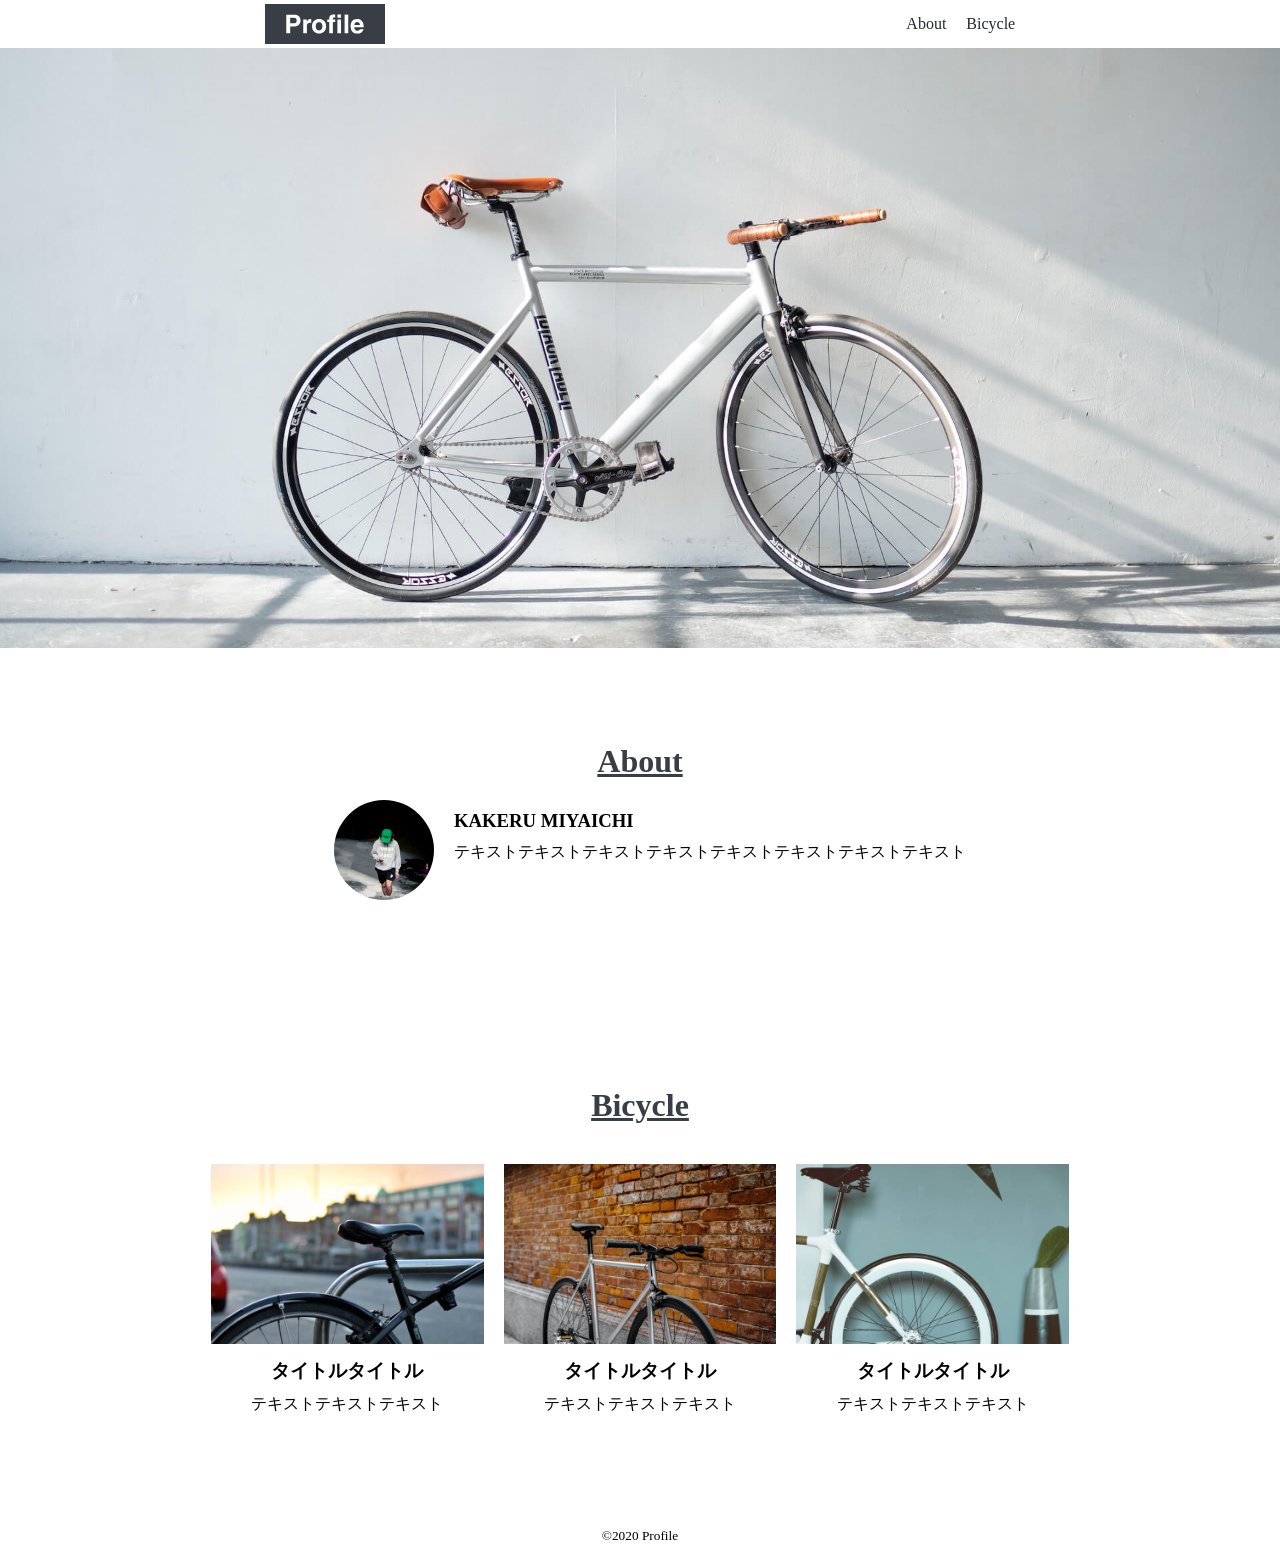
==== code-jump/test1/index.html @ 82c30777 "疲れた" ====
<!doctype html>
<html>
  <head>
    <meta name="viewport" content="width=device-width" />
    <meta charset="utf-8" />
    <link rel="icon" href="./img/favicon.ico" />
    <link rel="stylesheet" href="./index.css" />
    <title>自転車</title>
  </head>
  <body>
    <header>
      <a class="logo" href="/">
        <img src="./img/logo.svg" alt="Profile logo" />
      </a>
      <nav>
        <ul>
          <li><a href="#about">About</a></li>
          <li><a href="#bicycle">Bicycle</a></li>
        </ul>
      </nav>
    </header>
    <main>
      <div class="mainvisual">
        <img src="./img/mainvisual.jpg" alt="自転車の画像" />
      </div>
      <section class="about" id="about">
        <div class="inner">
          <h2>About</h2>
          <div class="about-content">
            <figure>
              <img
                src="./img/about.jpg"
                alt="KAKERU MIYAICHIのプロフィール写真"
              />
            </figure>
            <div>
              <h3>KAKERU MIYAICHI</h3>
              <p>
                テキストテキストテキストテキストテキストテキストテキストテキスト
              </p>
            </div>
          </div>
        </div>
      </section>
      <section id="bicycle">
        <div class="inner">
          <h2>Bicycle</h2>
          <div class="bicycle-content">
            <article>
              <img src="./img/bicycle1.jpg" alt="自転車の画像" />
              <h3>タイトルタイトル</h3>
              <p>テキストテキストテキスト</p>
            </article>
            <article>
              <img src="./img/bicycle2.jpg" alt="自転車の画像" />
              <h3>タイトルタイトル</h3>
              <p>テキストテキストテキスト</p>
            </article>
            <article>
              <img src="./img/bicycle3.jpg" alt="自転車の画像" />
              <h3>タイトルタイトル</h3>
              <p>テキストテキストテキスト</p>
            </article>
          </div>
        </div>
      </section>
    </main>
    <footer>
      <small>&copy;2020 Profile</small>
    </footer>
  </body>
</html>
---- code-jump/test1/index.css ----
* {
  padding: 0;
  margin: 0;
  box-sizing: border-box;
}

header {
  display: flex;
  justify-content: space-around;
  align-items: center;
  padding: 4px;
}

.logo {
  width: 120px;
  height: 40px;
}

.logo img {
  width: 100%;
  height: 100%;
}

header nav ul {
  list-style: none;
  display: flex;
  gap: 20px;
}

a {
  text-decoration: none;
  color: #24292e;
}

main {
  width: 100%;
}

.mainvisual img {
  object-fit: cover;
  width: 100%;
  max-width: 1920px;
  height: 600px;
}

section {
  padding: 40px 0;
}

h2 {
  font-size: 2rem;
  text-align: center;
  text-decoration: underline #383e45;
  color: #383e45;
  margin-bottom: 20px;
}

.inner {
  max-width: 960px;
  margin: 0 auto;
  padding: 4%;
}

figure {
  text-align: center;
}

figure img {
  width: 100px;
  height: 100px;
  border-radius: 50%;
  margin: 0 20px;
}

h3 {
  padding: 10px 0;
}

article {
  padding: 20px 0;
  text-align: center;
}

article img {
  width: 100%;
}

footer {
  text-align: center;
}

@media screen and (min-width: 600px) {
  .about-content {
    display: flex;
    justify-content: center;
  }

  .bicycle-content {
    display: flex;
    justify-content: center;
    gap: 20px;
  }
}
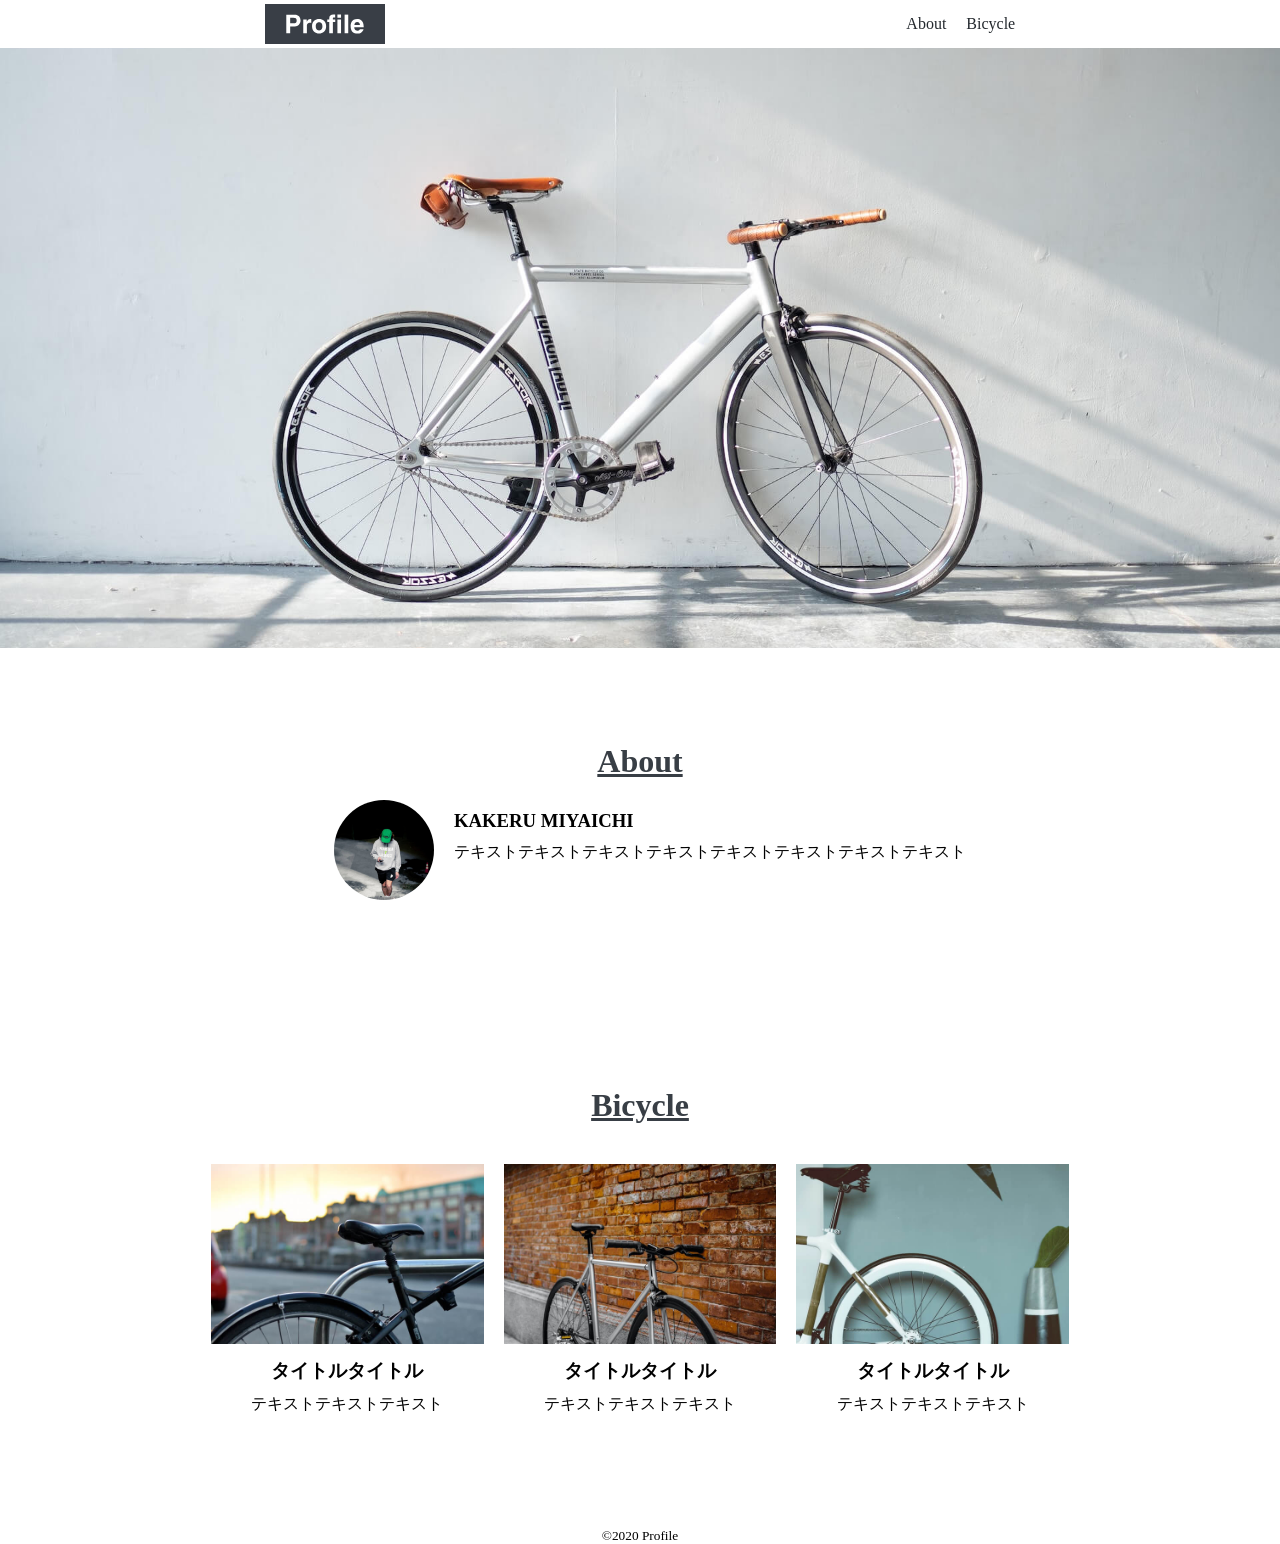
==== commit 14d9a027: "i" ====
--- a/code-jump/test1/index.html
+++ b/code-jump/test1/index.html
@@ -1,5 +1,5 @@
 <!doctype html>
-<html>
+<html lang="ja">
   <head>
     <meta name="viewport" content="width=device-width" />
     <meta charset="utf-8" />
